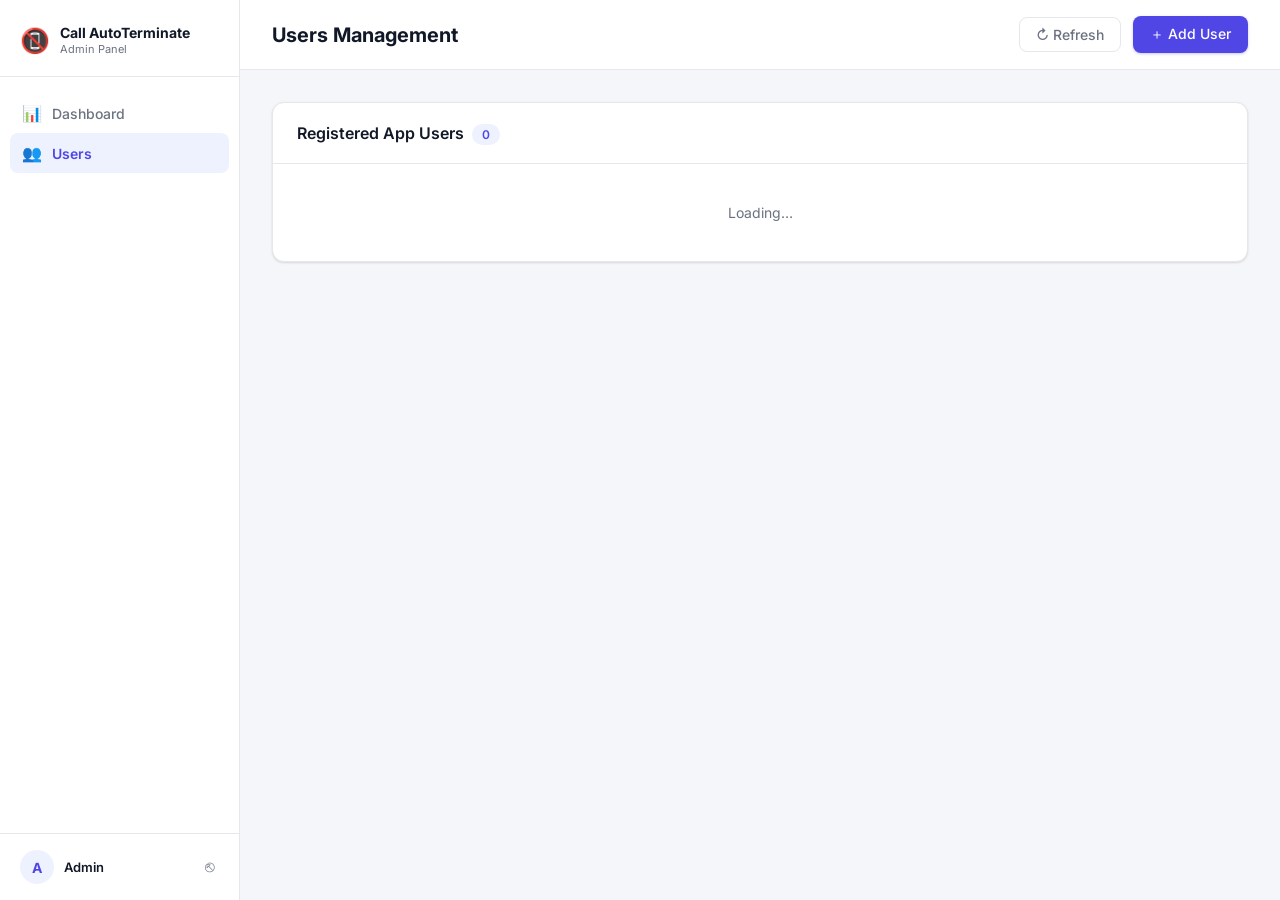
==== users.html @ 133a5560 "port chnage" ====
<!DOCTYPE html>
<html lang="en">

<head>
    <meta charset="UTF-8" />
    <meta name="viewport" content="width=device-width, initial-scale=1.0" />
    <title>Users · Call AutoTerminate</title>
    <link rel="preconnect" href="https://fonts.googleapis.com" />
    <link href="https://fonts.googleapis.com/css2?family=Inter:wght@400;500;600;700&display=swap" rel="stylesheet" />
    <link rel="stylesheet" href="./assets/css/styles.css" />
</head>

<body>

    <div class="app-shell">

        <!-- SIDEBAR -->
        <aside class="sidebar">
            <div class="sidebar-logo">
                <div class="sidebar-logo-icon">📵</div>
                <div>
                    <div class="sidebar-logo-text">Call AutoTerminate</div>
                    <div class="sidebar-logo-sub">Admin Panel</div>
                </div>
            </div>

            <nav class="sidebar-nav">
                <a class="nav-item" href="./index.html">
                    <span class="nav-icon">📊</span> Dashboard
                </a>
                <a class="nav-item active" href="./users.html">
                    <span class="nav-icon">👥</span> Users
                </a>
            </nav>

            <div class="sidebar-user">
                <div class="avatar" id="avatarInitial">A</div>
                <span class="sidebar-username" id="navUser">Admin</span>
                <button class="btn-icon" id="logoutBtn" title="Sign out">⎋</button>
            </div>
        </aside>

        <!-- MAIN -->
        <div class="main-content">

            <!-- TOPBAR -->
            <div class="topbar">
                <h1>Users Management</h1>
                <div class="topbar-actions">
                    <button class="btn btn-ghost" id="refreshBtn">↻ Refresh</button>
                    <button class="btn btn-primary" id="openAddUserBtn">＋ Add User</button>
                </div>
            </div>

            <!-- CONTENT -->
            <div class="content">

                <!-- USERS TABLE -->
                <div class="table-card">
                    <div class="table-header">
                        <h2>Registered App Users &nbsp;<span class="badge" id="countBadge">0</span></h2>
                    </div>
                    <div id="tableBody">
                        <div class="loader">Loading…</div>
                    </div>
                </div>

            </div><!-- /content -->
        </div><!-- /main-content -->
    </div><!-- /app-shell -->

    <!-- ADD USER MODAL -->
    <div class="modal-backdrop" id="addUserModal">
        <div class="modal">
            <h2>Add New User</h2>
            <p>Enter the service name and phone number — the password is auto-generated.</p>
            <form id="addUserForm">
                <div class="form-group">
                    <label for="serviceName">Service Name</label>
                    <input type="text" id="serviceName" placeholder="e.g. Zomato" required autocomplete="off" />
                </div>
                <div class="form-group">
                    <label for="phoneNumber">Phone Number</label>
                    <input type="tel" id="phoneNumber" placeholder="e.g. 9876543210" required autocomplete="off" />
                </div>
                <div class="form-group">
                    <label>Auto-generated Password</label>
                    <input type="text" id="generatedPassword" readonly placeholder="Fill fields above…"
                        style="background:var(--accent-lt);color:var(--accent);font-weight:600;cursor:default;letter-spacing:.5px;" />
                </div>
                <div class="alert alert-error" id="modalError"></div>
                <div class="alert alert-success" id="modalSuccess"></div>
                <div class="modal-footer">
                    <button type="button" class="btn btn-ghost" id="closeModalBtn">Cancel</button>
                    <button type="submit" class="btn btn-primary" id="addUserSubmit">Create User</button>
                </div>
            </form>
        </div>
    </div>

    <script type="module" src="./assets/js/users.js"></script>
</body>

</html>
---- assets/css/styles.css ----
/* ── Reset ──────────────────────────────────────────────────────────────── */
*,
*::before,
*::after {
  box-sizing: border-box;
  margin: 0;
  padding: 0;
}

/* ── Tokens ─────────────────────────────────────────────────────────────── */
:root {
  --bg: #f5f6fa;
  --white: #ffffff;
  --border: #e5e7eb;
  --accent: #4f46e5;
  --accent-lt: #eef2ff;
  --text: #111827;
  --muted: #6b7280;
  --danger: #ef4444;
  --success: #22c55e;
  --shadow-sm: 0 1px 3px rgba(0, 0, 0, .08), 0 1px 2px rgba(0, 0, 0, .05);
  --shadow: 0 4px 16px rgba(0, 0, 0, .08);
  --radius: 12px;
}

body {
  font-family: 'Inter', sans-serif;
  background: var(--bg);
  color: var(--text);
  min-height: 100vh;
}

/* ── Sidebar layout ──────────────────────────────────────────────────────── */
.app-shell {
  display: flex;
  min-height: 100vh;
}

.sidebar {
  width: 240px;
  flex-shrink: 0;
  background: var(--white);
  border-right: 1px solid var(--border);
  display: flex;
  flex-direction: column;
  position: sticky;
  top: 0;
  height: 100vh;
}

.sidebar-logo {
  display: flex;
  align-items: center;
  gap: 10px;
  padding: 24px 20px 20px;
  border-bottom: 1px solid var(--border);
}

.sidebar-logo-icon {
  font-size: 24px;
}

.sidebar-logo-text {
  font-size: 14px;
  font-weight: 700;
  color: var(--text);
  line-height: 1.3;
}

.sidebar-logo-sub {
  font-size: 11px;
  color: var(--muted);
}

.sidebar-nav {
  flex: 1;
  padding: 16px 10px;
}

.nav-item {
  display: flex;
  align-items: center;
  gap: 10px;
  padding: 10px 12px;
  border-radius: 8px;
  font-size: 14px;
  font-weight: 500;
  color: var(--muted);
  cursor: pointer;
  text-decoration: none;
  transition: background .15s, color .15s;
}

.nav-item:hover {
  background: var(--bg);
  color: var(--text);
}

.nav-item.active {
  background: var(--accent-lt);
  color: var(--accent);
  font-weight: 600;
}

.nav-item .nav-icon {
  font-size: 16px;
}

.sidebar-user {
  padding: 16px 20px;
  border-top: 1px solid var(--border);
  display: flex;
  align-items: center;
  gap: 10px;
}

.avatar {
  width: 34px;
  height: 34px;
  border-radius: 50%;
  background: var(--accent-lt);
  color: var(--accent);
  font-size: 14px;
  font-weight: 700;
  display: flex;
  align-items: center;
  justify-content: center;
}

.sidebar-username {
  font-size: 13px;
  font-weight: 600;
  flex: 1;
}

.btn-icon {
  background: none;
  border: none;
  font-size: 16px;
  cursor: pointer;
  color: var(--muted);
  padding: 4px;
  border-radius: 6px;
  transition: background .15s;
}

.btn-icon:hover {
  background: var(--bg);
}

/* ── Main content ────────────────────────────────────────────────────────── */
.main-content {
  flex: 1;
  display: flex;
  flex-direction: column;
  overflow: hidden;
}

.topbar {
  background: var(--white);
  border-bottom: 1px solid var(--border);
  padding: 16px 32px;
  display: flex;
  align-items: center;
  justify-content: space-between;
}

.topbar h1 {
  font-size: 20px;
  font-weight: 700;
}

.topbar-actions {
  display: flex;
  gap: 12px;
  align-items: center;
}

.content {
  padding: 32px;
  overflow-y: auto;
}

/* ── Stat cards ──────────────────────────────────────────────────────────── */
.stats {
  display: grid;
  grid-template-columns: repeat(auto-fit, minmax(200px, 1fr));
  gap: 20px;
  margin-bottom: 32px;
}

.stat {
  background: var(--white);
  border: 1px solid var(--border);
  border-radius: var(--radius);
  padding: 24px;
  box-shadow: var(--shadow-sm);
}

.stat-head {
  display: flex;
  align-items: center;
  justify-content: space-between;
  margin-bottom: 12px;
}

.stat-label {
  font-size: 13px;
  font-weight: 600;
  color: var(--muted);
}

.stat-icon-wrap {
  width: 36px;
  height: 36px;
  border-radius: 8px;
  background: var(--accent-lt);
  display: flex;
  align-items: center;
  justify-content: center;
  font-size: 18px;
}

.stat-val {
  font-size: 30px;
  font-weight: 700;
  color: var(--text);
}

.stat-sub {
  font-size: 12px;
  color: var(--muted);
  margin-top: 4px;
}

/* ── Table card ──────────────────────────────────────────────────────────── */
.table-card {
  background: var(--white);
  border: 1px solid var(--border);
  border-radius: var(--radius);
  box-shadow: var(--shadow-sm);
  overflow: hidden;
}

.table-header {
  display: flex;
  align-items: center;
  justify-content: space-between;
  padding: 20px 24px;
  border-bottom: 1px solid var(--border);
}

.table-header h2 {
  font-size: 16px;
  font-weight: 600;
}

.table-header-right {
  display: flex;
  gap: 10px;
  align-items: center;
}

table {
  width: 100%;
  border-collapse: collapse;
}

th {
  text-align: left;
  font-size: 11px;
  font-weight: 700;
  text-transform: uppercase;
  letter-spacing: .8px;
  color: var(--muted);
  padding: 12px 24px;
  background: #fafafa;
  border-bottom: 1px solid var(--border);
}

td {
  padding: 13px 24px;
  font-size: 14px;
  border-bottom: 1px solid #f3f4f6;
}

tr:last-child td {
  border-bottom: none;
}

tr:hover td {
  background: #fafbff;
}

.col-number {
  font-weight: 600;
  font-family: monospace;
  font-size: 14px;
}

/* ── Badges / Pills ──────────────────────────────────────────────────────── */
.badge {
  background: var(--accent-lt);
  color: var(--accent);
  border-radius: 20px;
  padding: 3px 10px;
  font-size: 12px;
  font-weight: 600;
}

.pill-rejected {
  display: inline-block;
  padding: 3px 10px;
  border-radius: 20px;
  font-size: 11px;
  font-weight: 600;
  background: #fef2f2;
  color: #dc2626;
  border: 1px solid #fecaca;
}

.empty {
  text-align: center;
  padding: 60px 24px;
  color: var(--muted);
  font-size: 14px;
}

.loader {
  text-align: center;
  padding: 40px;
  color: var(--muted);
  font-size: 14px;
}

/* ── Buttons ─────────────────────────────────────────────────────────────── */
.btn {
  display: inline-flex;
  align-items: center;
  gap: 6px;
  padding: 8px 16px;
  border-radius: 8px;
  font-size: 14px;
  font-weight: 500;
  font-family: inherit;
  cursor: pointer;
  border: 1px solid transparent;
  transition: opacity .15s, box-shadow .15s;
  text-decoration: none;
}

.btn:active {
  opacity: .85;
}

.btn-primary {
  background: var(--accent);
  color: #fff;
  box-shadow: 0 1px 3px rgba(79, 70, 229, .3);
}

.btn-primary:hover {
  box-shadow: 0 4px 12px rgba(79, 70, 229, .4);
}

.btn-ghost {
  background: var(--white);
  color: var(--muted);
  border-color: var(--border);
}

.btn-ghost:hover {
  background: var(--bg);
  color: var(--text);
}

.btn-danger {
  background: #fef2f2;
  color: #dc2626;
  border-color: #fecaca;
}

.btn-danger:hover {
  background: #fee2e2;
}

/* ── Modal ───────────────────────────────────────────────────────────────── */
.modal-backdrop {
  display: none;
  position: fixed;
  inset: 0;
  background: rgba(0, 0, 0, .35);
  backdrop-filter: blur(3px);
  z-index: 100;
  justify-content: center;
  align-items: center;
}

.modal-backdrop.open {
  display: flex;
}

.modal {
  background: var(--white);
  border-radius: 16px;
  padding: 32px;
  width: 100%;
  max-width: 440px;
  box-shadow: 0 20px 60px rgba(0, 0, 0, .15);
  animation: modalIn .25s ease;
}

@keyframes modalIn {
  from {
    opacity: 0;
    transform: translateY(-16px) scale(.97);
  }
}

.modal h2 {
  font-size: 18px;
  font-weight: 700;
  margin-bottom: 6px;
}

.modal p {
  font-size: 13px;
  color: var(--muted);
  margin-bottom: 24px;
}

.form-group {
  margin-bottom: 18px;
}

.form-group label {
  display: block;
  font-size: 13px;
  font-weight: 600;
  color: var(--text);
  margin-bottom: 6px;
}

.form-group input {
  width: 100%;
  border: 1px solid var(--border);
  border-radius: 8px;
  padding: 10px 14px;
  font-size: 14px;
  font-family: inherit;
  color: var(--text);
  background: var(--white);
  outline: none;
  transition: border-color .2s, box-shadow .2s;
}

.form-group input:focus {
  border-color: var(--accent);
  box-shadow: 0 0 0 3px rgba(79, 70, 229, .12);
}

.form-group input::placeholder {
  color: var(--muted);
}

.modal-footer {
  display: flex;
  gap: 10px;
  justify-content: flex-end;
  margin-top: 24px;
}

.alert {
  display: none;
  padding: 10px 14px;
  border-radius: 8px;
  font-size: 13px;
  margin-top: 14px;
}

.alert-error {
  background: #fef2f2;
  color: #dc2626;
  border: 1px solid #fecaca;
}

.alert-success {
  background: #f0fdf4;
  color: #16a34a;
  border: 1px solid #bbf7d0;
}

/* ── Login page ──────────────────────────────────────────────────────────── */
.login-bg {
  min-height: 100vh;
  display: flex;
  align-items: center;
  justify-content: center;
  background: linear-gradient(135deg, #f5f6fa 0%, #eef2ff 100%);
}

.login-card {
  width: 100%;
  max-width: 420px;
  background: var(--white);
  border: 1px solid var(--border);
  border-radius: 20px;
  padding: 48px 40px;
  box-shadow: var(--shadow);
  animation: fadeUp .35s ease both;
}

@keyframes fadeUp {
  from {
    opacity: 0;
    transform: translateY(20px);
  }

  to {
    opacity: 1;
    transform: translateY(0);
  }
}

.login-brand {
  display: flex;
  align-items: center;
  gap: 12px;
  margin-bottom: 32px;
}

.login-brand-icon {
  width: 46px;
  height: 46px;
  background: var(--accent);
  border-radius: 12px;
  display: flex;
  align-items: center;
  justify-content: center;
  font-size: 22px;
}

.login-brand-name {
  font-size: 16px;
  font-weight: 700;
}

.login-brand-sub {
  font-size: 11px;
  color: var(--muted);
}

.login-card h1 {
  font-size: 22px;
  font-weight: 700;
  margin-bottom: 6px;
}

.login-card .sub {
  font-size: 13px;
  color: var(--muted);
  margin-bottom: 28px;
}

.login-card .form-group label {
  color: var(--text);
}

.btn-submit {
  width: 100%;
  padding: 12px;
  border: none;
  border-radius: 10px;
  background: var(--accent);
  color: #fff;
  font-size: 15px;
  font-weight: 600;
  font-family: inherit;
  cursor: pointer;
  margin-top: 8px;
  transition: opacity .2s, box-shadow .2s;
  box-shadow: 0 1px 4px rgba(79, 70, 229, .35);
  display: flex;
  align-items: center;
  justify-content: center;
  gap: 8px;
}

.btn-submit:hover {
  box-shadow: 0 4px 14px rgba(79, 70, 229, .45);
}

.btn-submit:disabled {
  opacity: .55;
  cursor: not-allowed;
}

.spinner {
  display: none;
  width: 16px;
  height: 16px;
  border: 2px solid rgba(255, 255, 255, .45);
  border-top-color: #fff;
  border-radius: 50%;
  animation: spin .65s linear infinite;
}

@keyframes spin {
  to {
    transform: rotate(360deg);
  }
}
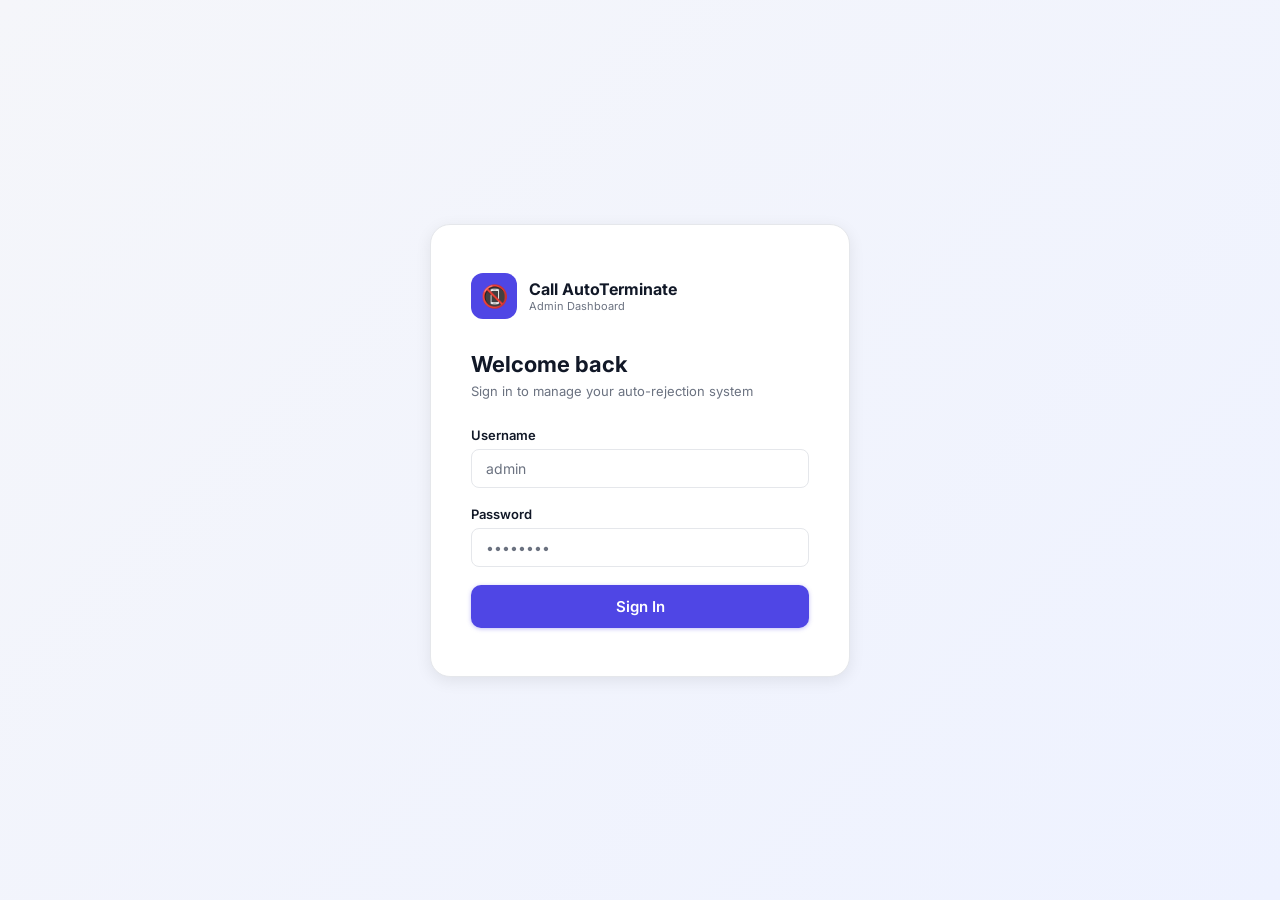
==== commit 78854b5f: "responsibility" ====
--- a/users.html
+++ b/users.html
@@ -8,6 +8,9 @@
     <link rel="preconnect" href="https://fonts.googleapis.com" />
     <link href="https://fonts.googleapis.com/css2?family=Inter:wght@400;500;600;700&display=swap" rel="stylesheet" />
     <link rel="stylesheet" href="./assets/css/styles.css" />
+
+    <link rel="stylesheet" href="https://cdnjs.cloudflare.com/ajax/libs/font-awesome/6.5.1/css/all.min.css">
+
 </head>
 
 <body>
@@ -17,7 +20,7 @@
         <!-- SIDEBAR -->
         <aside class="sidebar">
             <div class="sidebar-logo">
-                <div class="sidebar-logo-icon">📵</div>
+                <div class="sidebar-logo-icon"><i class="fa-solid fa-chart-gantt"></i></div>
                 <div>
                     <div class="sidebar-logo-text">Call AutoTerminate</div>
                     <div class="sidebar-logo-sub">Admin Panel</div>
@@ -26,10 +29,10 @@
 
             <nav class="sidebar-nav">
                 <a class="nav-item" href="./index.html">
-                    <span class="nav-icon">📊</span> Dashboard
+                    <span class="nav-icon"><i class="fa-solid fa-tachograph-digital"></i></span> Dashboard
                 </a>
                 <a class="nav-item active" href="./users.html">
-                    <span class="nav-icon">👥</span> Users
+                    <span class="nav-icon"><i class="fa-solid fa-users"></i></span> Users
                 </a>
             </nav>
 
--- a/assets/css/styles.css
+++ b/assets/css/styles.css
@@ -609,4 +609,186 @@
   to {
     transform: rotate(360deg);
   }
-}+}/* ── Responsive Design ─────────────────────────────────────────────────── */
+@media (max-width: 992px) {
+  .app-shell {
+    flex-direction: column;
+  }
+
+  .sidebar {
+    width: 100%;
+    height: auto;
+    position: relative;
+    border-right: none;
+    border-bottom: 1px solid var(--border);
+    flex-direction: row;
+    align-items: center;
+    justify-content: space-between;
+    padding: 0 16px;
+    z-index: 10;
+  }
+
+  .sidebar-logo {
+    padding: 16px 0;
+    border-bottom: none;
+  }
+
+  .sidebar-logo-text {
+    display: none;
+  }
+  
+  .sidebar-logo-sub {
+    display: none;
+  }
+
+  .sidebar-nav {
+    display: flex;
+    flex-direction: row;
+    padding: 0;
+    gap: 8px;
+  }
+
+  .nav-item {
+    padding: 8px 12px;
+  }
+
+  .sidebar-user {
+    padding: 0;
+    border-top: none;
+    display: none; 
+  }
+
+  /* Mobile bottom nav style instead of top */
+  @media (max-width: 768px) {
+    .app-shell {
+       padding-bottom: 60px;
+    }
+    
+    .sidebar {
+       position: fixed;
+       bottom: 0;
+       top: auto;
+       width: 100%;
+       background: var(--white);
+       border-top: 1px solid var(--border);
+       border-bottom: none;
+       padding: 8px 16px;
+       justify-content: center;
+       z-index: 50;
+    }
+    
+    .sidebar-logo {
+       display: none;
+    }
+    
+    .sidebar-nav {
+       width: 100%;
+       justify-content: space-around;
+    }
+    
+    .nav-item {
+       flex-direction: column;
+       gap: 4px;
+       font-size: 11px;
+       padding: 8px;
+    }
+    
+    .nav-item .nav-icon {
+       font-size: 20px;
+    }
+  }
+}
+
+@media (max-width: 768px) {
+  .topbar {
+    padding: 16px 20px;
+    flex-direction: column;
+    align-items: flex-start;
+    gap: 12px;
+  }
+
+  .topbar-actions {
+    width: 100%;
+    justify-content: space-between;
+  }
+
+  .content {
+    padding: 16px 20px;
+  }
+
+  .table-header {
+    flex-direction: column;
+    align-items: flex-start;
+    gap: 16px;
+  }
+
+  .table-header-right {
+    width: 100%;
+    flex-wrap: wrap;
+    justify-content: space-between;
+  }
+
+  /* Responsive table */
+  table, thead, tbody, th, td, tr {
+    display: block;
+  }
+  
+  thead tr {
+    position: absolute;
+    top: -9999px;
+    left: -9999px;
+  }
+  
+  tr {
+    border-bottom: 1px solid var(--border);
+    padding: 12px 0;
+  }
+  
+  td {
+    border: none;
+    position: relative;
+    padding: 8px 16px 8px 45%;
+    display: flex;
+    align-items: center;
+    justify-content: flex-end;
+    text-align: right;
+  }
+  
+  td::before {
+    content: attr(data-label);
+    position: absolute;
+    left: 16px;
+    width: 40%;
+    text-align: left;
+    white-space: nowrap;
+    font-weight: 600;
+    font-size: 12px;
+    color: var(--muted);
+    text-transform: uppercase;
+  }
+
+  /* Make modal fit mobile screen */
+  .modal {
+    margin: 16px;
+    padding: 24px;
+    max-height: 90vh;
+    overflow-y: auto;
+  }
+}
+
+@media (max-width: 480px) {
+  .dashboard-stats {
+    grid-template-columns: 1fr;
+  }
+  
+  .table-header-right select, 
+  .table-header-right button {
+    width: 100%;
+  }
+
+  .table-header-right span {
+    width: 100%;
+    text-align: center;
+    margin-left: 0;
+  }
+}
